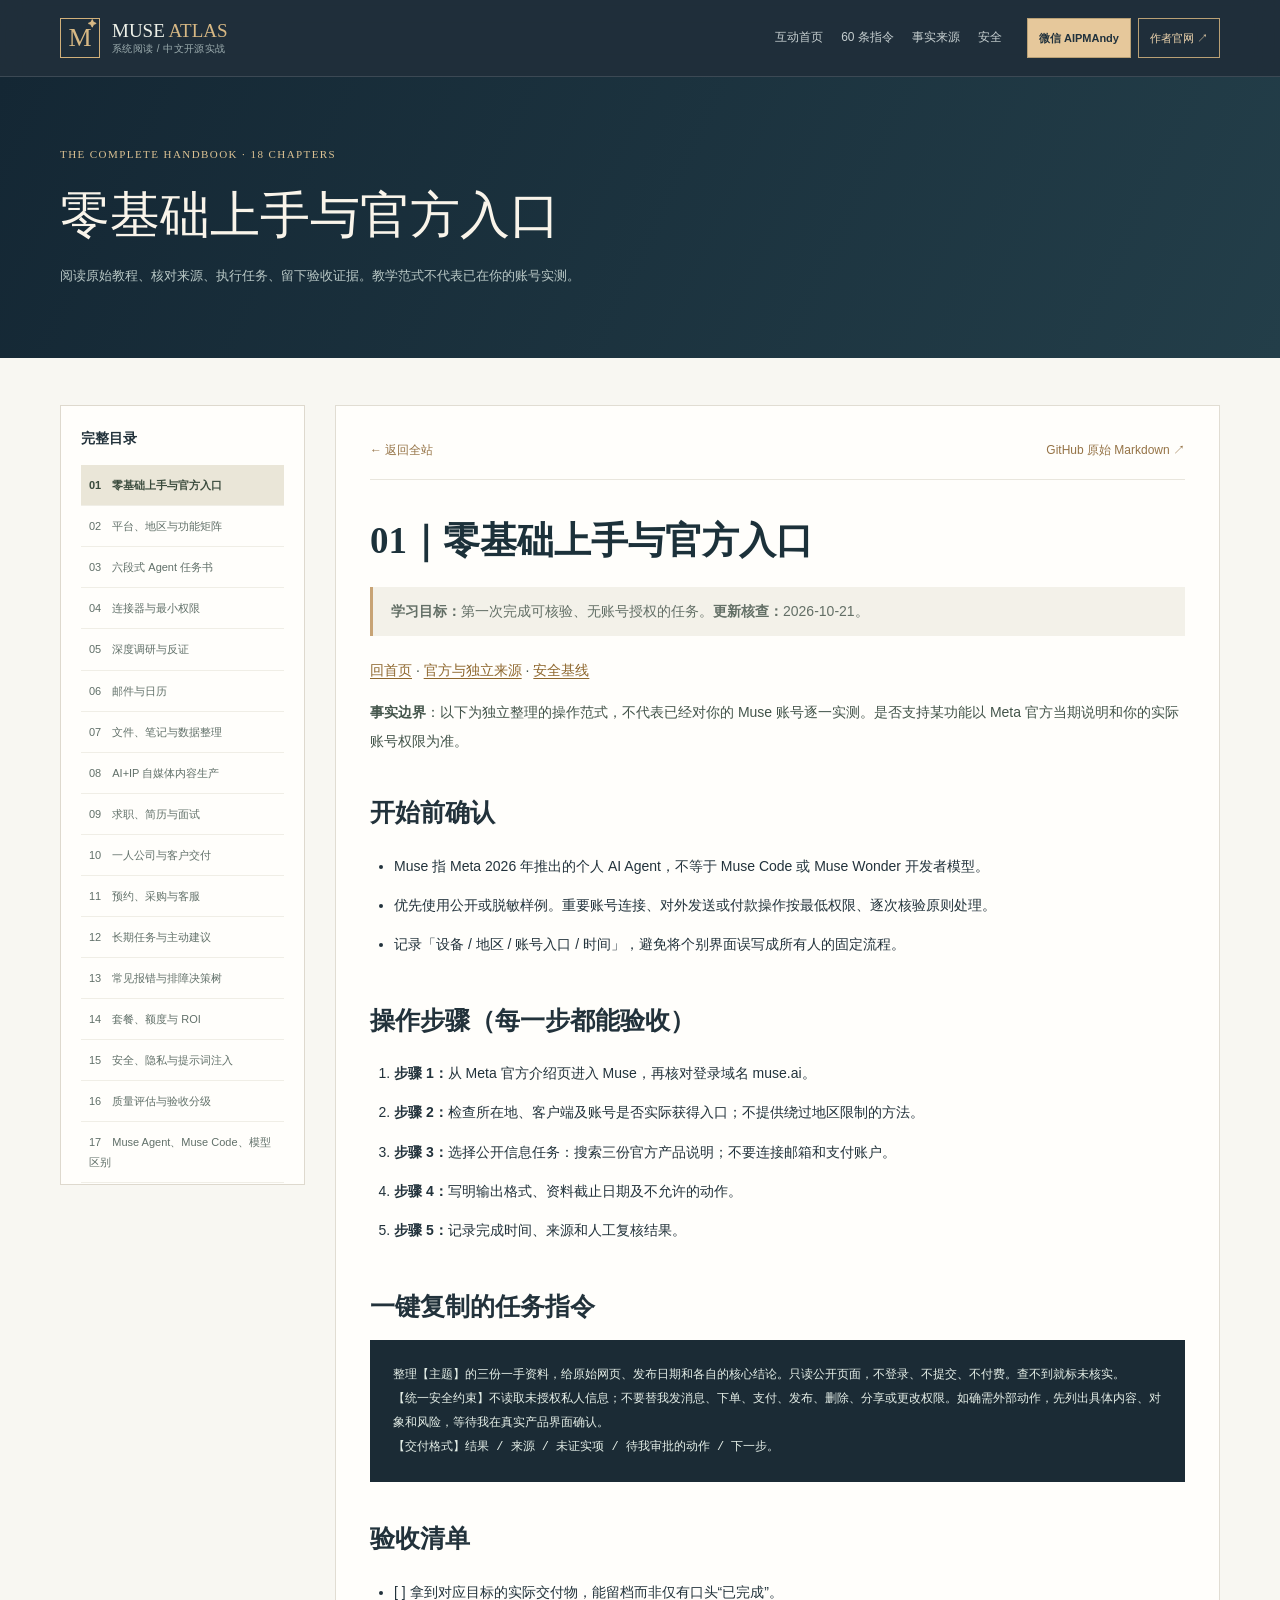
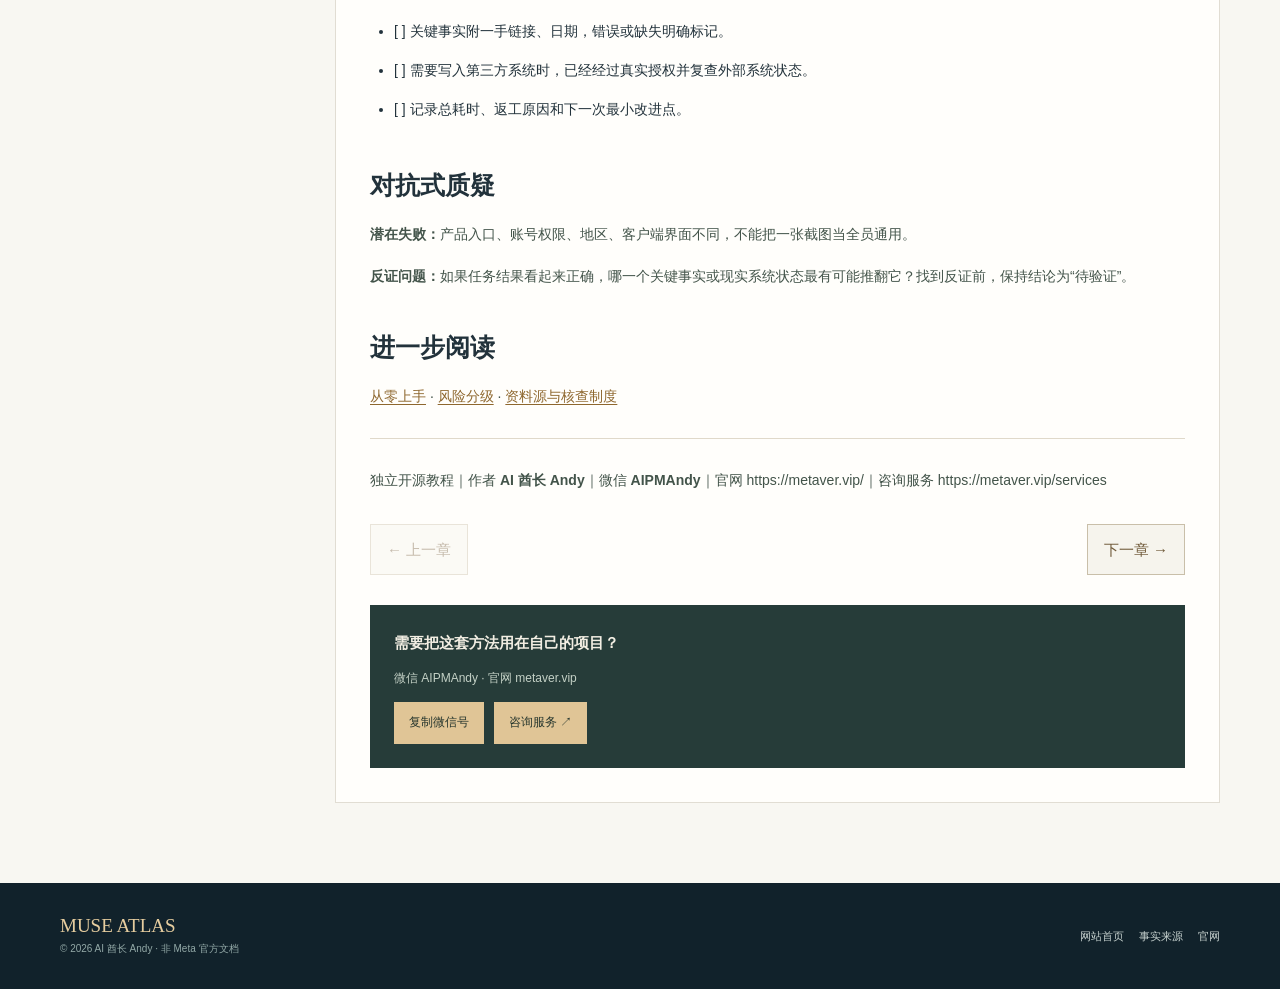
==== read.html @ 2f21d321 "feat: add in-site accessible guide reader and validate reader JavaScript" ====
<!doctype html><html lang="zh-CN"><head><meta charset="utf-8"><meta name="viewport" content="width=device-width,initial-scale=1"><meta name="description" content="Muse 保姆级中文使用攻略 - 系统章节、操作步骤、提示词与安全验收。"><meta name="theme-color" content="#12212d"><title>Muse 教程阅读｜AI 酋长 Andy</title><link rel="stylesheet" href="assets/site.css"><link rel="stylesheet" href="assets/reader.css"><link rel="icon" href="assets/favicon.svg" type="image/svg+xml"></head><body>
<a class="skip" href="#reading">跳到章节</a>
<header class="navbar"><div class="wrap nav-inner"><a class="brand" href="index.html#chapters"><span class="mark">M<span>✦</span></span><span>MUSE <b>ATLAS</b><small>系统阅读 / 中文开源实战</small></span></a><nav class="navlinks"><a href="index.html">互动首页</a><a href="index.html#library">60 条指令</a><a href="docs/SOURCES.md">事实来源</a><a href="docs/SECURITY.md">安全</a></nav><div class="nav-actions"><button data-wechat type="button">微信 AIPMAndy</button><a href="https://metaver.vip/" target="_blank" rel="noopener noreferrer">作者官网 ↗</a></div></div></header>
<div class="reading-hero"><div class="wrap"><span>THE COMPLETE HANDBOOK · 18 CHAPTERS</span><h1 id="reader-title">Muse 系统教程</h1><p>阅读原始教程、核对来源、执行任务、留下验收证据。教学范式不代表已在你的账号实测。</p></div></div>
<main id="reading" class="wrap reading-layout"><nav class="reader-sidebar" aria-label="章节目录"><h2>完整目录</h2><div id="reader-nav"></div></nav><article class="reader-article"><div class="reader-actions"><a href="index.html#chapters">← 返回全站</a><a id="github-source" href="https://github.com/AIPMAndy/muse-guide">GitHub 原始 Markdown ↗</a></div><div id="reader-body" class="markdown-body"><p>正在读取章节内容…</p></div><div class="chapter-end"><button id="chapter-prev" type="button">← 上一章</button><button id="chapter-next" type="button">下一章 →</button></div><div class="reader-cta"><strong>需要把这套方法用在自己的项目？</strong><p>微信 AIPMAndy · 官网 metaver.vip</p><button type="button" data-wechat>复制微信号</button><a href="https://metaver.vip/services" target="_blank" rel="noopener noreferrer">咨询服务 ↗</a></div></article></main>
<footer><div class="wrap foot"><div><b>MUSE ATLAS</b><small>© 2026 AI 酋长 Andy · 非 Meta 官方文档</small></div><div><a href="index.html">网站首页</a><a href="docs/SOURCES.md">事实来源</a><a href="https://metaver.vip/">官网</a></div></div></footer>
<div class="toast" id="toast" role="status" aria-live="polite"></div><div class="mobile-contact"><button data-wechat type="button">微信 AIPMAndy · 复制</button><a href="https://metaver.vip/">官网 ↗</a></div><script src="assets/reader.js" defer></script></body></html>
---- assets/site.css ----
:root{--navy:#12212d;--navy2:#1b3140;--ivory:#f8f7f2;--paper:#fffefa;--gold:#d7b884;--ink:#22323b;--muted:#6c7980;--line:#dedbd2;--serif:'Songti SC','Noto Serif CJK SC','STSong',Georgia,serif;--sans:-apple-system,BlinkMacSystemFont,'PingFang SC','Microsoft YaHei',sans-serif}*{box-sizing:border-box}html{scroll-behavior:smooth;scroll-padding-top:82px}body{margin:0;background:var(--ivory);color:var(--ink);font:15px/1.82 var(--sans);-webkit-font-smoothing:antialiased}button,input,select,textarea{font:inherit}button{cursor:pointer}a{color:inherit;text-decoration:none}a:focus-visible,button:focus-visible,input:focus-visible,select:focus-visible,textarea:focus-visible,summary:focus-visible{outline:2px solid #c39a56;outline-offset:3px}.wrap{width:min(1160px,calc(100% - 64px));margin:auto}.skip{position:absolute;top:-100px;left:8px;background:white;color:var(--ink);padding:9px;z-index:99}.skip:focus{top:8px}.navbar{position:sticky;top:0;background:#10202cee;color:#edf0e8;z-index:50;backdrop-filter:blur(16px);border-bottom:1px solid #ffffff21}.nav-inner{min-height:76px;display:flex;align-items:center;gap:25px}.brand{display:flex;align-items:center;white-space:nowrap;gap:12px;font:19px Georgia,serif}.brand b{color:var(--gold);font-weight:400}.brand small{display:block;font:10px var(--sans);letter-spacing:.04em;color:#9dadaf}.mark{width:40px;height:40px;border:1px solid #d1b07a;display:grid;place-items:center;color:var(--gold);font:26px Georgia;position:relative}.mark span{position:absolute;right:2px;top:0;font:9px Georgia}.navlinks{margin-left:auto;display:flex;gap:18px;align-items:center}.navlinks a{white-space:nowrap;color:#c6cfd0;font-size:12px}.navlinks a:hover{color:var(--gold)}.nav-actions{display:flex;align-items:center;gap:7px}.nav-actions button,.nav-actions a{font-size:11px;white-space:nowrap;border:1px solid #b9a075;padding:9px 11px;background:transparent;color:#eed5ae}.nav-actions button{background:#e6c89b;color:#20313c;font-weight:600}.hero{background:radial-gradient(circle at 70% 38%,#375161 0,transparent 34%),linear-gradient(120deg,#0e1c27,#1b303e 80%);color:#f7f0e5;overflow:hidden}.hero-layout{min-height:650px;padding:95px 0 75px;display:grid;grid-template-columns:1.12fr .88fr;gap:60px;align-items:center}.eyebrow,.kicker{font-size:10px;letter-spacing:.16em;font-weight:700;color:var(--gold);text-transform:uppercase}.eyebrow span{margin-left:16px;font-weight:400;color:#b5c1bd}.hero h1{font:500 clamp(50px,5.4vw,78px)/1.23 var(--serif);letter-spacing:-.055em;margin:22px 0 10px}.hero h1 em{font-style:normal;color:var(--gold)}.period{color:var(--gold)}.hero h2{font-size:22px;line-height:1.55;font-weight:600;margin:22px 0}.hero-text>p{font-size:14px;line-height:2.1;color:#b9c8c7;max-width:550px}.hero-text>p strong{color:#ede4d5}.hero-actions{display:flex;gap:10px;flex-wrap:wrap;margin:25px 0}.btn{display:inline-flex;justify-content:center;align-items:center;padding:13px 20px;border:1px solid transparent;font-weight:650;font-size:13px;min-height:49px}.btn.gold{background:#e4c695;color:#172b35}.btn.gold:hover{background:#f1dbae}.btn.outline{border-color:#71828e;color:#efeae0}.btn.outline:hover{border-color:white}.metrics{display:grid;grid-template-columns:repeat(4,1fr);gap:14px;border-top:1px solid #ffffff27;padding-top:20px;margin-top:38px}.metrics strong{font:35px Georgia;color:#f0d1a3;display:block}.metrics span{font-size:10px;color:#93a5aa}.hero-text>p.hero-contact{font-size:11px;margin:21px 0 0}.hero-contact button{background:none;border:0;border-bottom:1px solid #ceb27e;padding:0;color:#f3d2a2;font-size:inherit}.hero-contact a{color:#ead2a9}.hero-art{min-height:500px;display:grid;place-items:center;position:relative}.orbits span{position:absolute;inset:22px 0;border:1px solid #d0b08050;border-radius:50%;transform:rotate(-25deg)}.orbits span+span{inset:0 50px;transform:rotate(40deg);border-color:#d0b08024}.art-panel{transform:rotate(-3deg);width:min(360px,100%);padding:36px 35px 28px;background:linear-gradient(160deg,#274353,#152834);border:1px solid #b69a6a;box-shadow:30px 30px 60px #07162190;position:relative}.art-panel:before{content:'';position:absolute;inset:10px;border:1px solid #bc9e642c;pointer-events:none}.art-kicker{letter-spacing:.15em;color:#bcaf92;font:10px Georgia}.art-big{font:51px/1.19 Georgia,serif;color:#f1e8d9;margin:45px 0}.art-big em{font-style:normal;color:var(--gold)}.art-steps>div{border-bottom:1px solid #ffffff27;padding:10px 0;display:flex;align-items:center;gap:12px;font-size:12px}.art-steps span{color:var(--gold);font-family:Georgia}.art-steps b{font:10px Georgia;letter-spacing:.1em;color:#a6bbc3;margin-left:auto}.art-note{font-size:9px;color:#93a9b1;margin-top:28px}.ticker{background:#d6bc8e;color:#1d2b35}.ticker>.wrap{display:flex;flex-wrap:wrap;align-items:center;justify-content:space-between;gap:6px;padding:15px 0;font-size:12px}.ticker i{font-size:8px;font-style:normal}.section{padding:96px 0}.head{display:flex;align-items:end;justify-content:space-between;gap:40px;margin-bottom:35px}.head h2{font:500 clamp(34px,4vw,49px)/1.42 var(--serif);letter-spacing:-.05em;margin:15px 0 0}.head h2 em{font-style:normal;color:#a38051}.head p{max-width:415px;margin:0;color:#78817c;font-size:13px;line-height:2}.intro{background:#fdfcf8}.intro-grid{display:grid;grid-template-columns:repeat(5,1fr);gap:1px;background:var(--line);border:1px solid var(--line)}.intro-grid article{padding:25px 19px;background:white}.intro-grid article b{color:#b18f5f;font:24px Georgia}.intro-grid h3{font-size:16px;margin:25px 0 8px}.intro-grid p{font-size:12px;color:#748079;line-height:1.9}.intro-grid a{text-decoration:underline;text-underline-offset:3px}.warning{margin-top:20px;padding:18px 23px;border:1px solid #dbc49b;background:#faf5ea}.warning strong{color:#805b28}.warning p{font-size:13px;margin:7px 0;color:#555c56}.warning a{font-size:12px;text-decoration:underline;color:#8e6e3b}.library{background:#f0efea}.filter-bar{display:flex;align-items:end;gap:15px;flex-wrap:wrap;border:1px solid #ddd9cf;background:#fffefb;padding:15px;margin-bottom:11px}.filter-bar label{font-size:11px;color:#6e7570}.filter-bar input[type=search],.filter-bar select{display:block;margin-top:5px;min-height:44px;border:1px solid #dcd9d0;padding:8px 12px;background:#fff;color:#25352d}.search-label{flex:1;min-width:240px}.search-label input{width:100%}.filter-bar label.check-filter{align-self:center;white-space:nowrap}.result-count{font-size:12px;color:#788078;margin:18px 0}.prompt-grid{display:grid;grid-template-columns:repeat(2,minmax(0,1fr));gap:13px}.prompt-card{background:#fff;border:1px solid #e0dbd0;display:flex;flex-direction:column;min-height:260px;padding:23px}.prompt-card-head{display:flex;justify-content:space-between;align-items:center;font-size:10px;color:#a47e4c}.prompt-card h3{font:600 22px var(--serif);margin:12px 0 13px}.prompt-text{background:#f7f6f0;white-space:pre-wrap;overflow-wrap:anywhere;padding:15px;font-size:12px;line-height:1.9;color:#415047;flex:1;max-height:200px;overflow:auto;border-left:2px solid #b6a17d}.prompt-actions{display:flex;flex-wrap:wrap;gap:8px;margin-top:13px}.prompt-actions button{border:1px solid #c8bda9;color:#4c4f45;background:#fff;padding:8px 11px;font-size:11px}.prompt-actions button.primary{background:#263a32;border-color:#263a32;color:#fff}.empty{padding:42px;text-align:center;background:white;color:#66766e}.work{background:#faf9f4}.workflow-grid{display:grid;grid-template-columns:repeat(2,1fr);gap:14px}.workflow-card{border:1px solid #dcd8cb;background:#fffefa;padding:25px}.workflow-card>.meta{font:10px Georgia;color:#a6814c;letter-spacing:.09em}.workflow-card h3{font:600 24px var(--serif);margin:10px 0 17px}.workflow-card dl{margin:0;display:grid;gap:13px}.workflow-card dt{font-size:11px;color:#95744a;font-weight:700}.workflow-card dd{font-size:12px;color:#617269;line-height:1.9;margin:0}.builder{background:#1d313c;color:#e6ede9}.builder .head p{color:#b3c4c5}.builder .head h2 em{color:#d8b989}.builder-layout{display:grid;grid-template-columns:1fr 1fr;gap:22px}.brief-form{background:#f7f8f3;color:#21352b;padding:26px;display:grid;gap:14px}.brief-form label{display:grid;font-size:12px;font-weight:600;gap:5px}.brief-form input,.brief-form select,.brief-form textarea{border:1px solid #dad9d0;background:#fff;padding:11px;min-width:0;width:100%;font-size:13px}.brief-result{border:1px solid #b8ac8b;padding:25px;display:flex;flex-direction:column}.result-top{display:flex;justify-content:space-between;font:10px Georgia;color:#cfbd9e;letter-spacing:.1em}.brief-result pre{flex:1;overflow:auto;max-height:440px;white-space:pre-wrap;overflow-wrap:anywhere;line-height:2;font:13px var(--sans);color:#d9e3dd}.brief-result button{border:1px solid #d1b987;background:#d9c097;color:#203b2a;padding:13px;font-size:12px;font-weight:700}.brief-result button:disabled{opacity:.5}.brief-result p{color:#a0b3ac;font-size:11px}.chapters{background:#f6f5ee}.chapter-grid{display:grid;grid-template-columns:repeat(3,1fr);gap:13px}.chapter-card{border:1px solid #dfdbd0;background:white;min-height:149px;padding:23px;display:flex;flex-direction:column}.chapter-card:hover{border-color:#b29870;transform:translateY(-1px)}.chapter-no{font:19px Georgia;color:#bd9b69}.chapter-card h3{font:600 19px var(--serif);margin:13px 0;flex:1}.chapter-card small{color:#8c7659;font-size:11px}.security{background:#f0efea}.safety-layout{display:grid;grid-template-columns:1.5fr .6fr;gap:18px;align-items:start}.safety-list{background:white;border:1px solid #e2ded2;padding:15px 24px}.safety-list label{display:flex;gap:14px;align-items:start;padding:14px 0;border-bottom:1px solid #eeeae1;font-size:13px;line-height:1.9;cursor:pointer}.safety-list label:last-child{border:0}.safety-list input{accent-color:#366451;width:18px;height:18px;flex-shrink:0;margin-top:4px}.safety-side{background:#223b42;color:#f1f0e7;padding:28px;position:sticky;top:90px}.safety-side>p:first-child{font:11px Georgia;letter-spacing:.15em;color:#cbbb9c}.safety-side strong{display:block;font:38px Georgia;color:#e2c190;margin:15px 0}.bar{height:7px;background:#aab3ab55;overflow:hidden}.bar>div{width:0;height:100%;background:#ccaa76;transition:width .25s}.safety-side a,.safety-side button{display:block;background:none;border:0;text-decoration:underline;color:#e0ca9d;padding:9px 0;font-size:12px}.safety-side p:last-child{font-size:11px;color:#a7b7b4}.plan{background:#fefdfa}.plan-top{display:flex;gap:17px;align-items:center;background:#f0efea;border:1px solid #e0ddd2;padding:16px;margin-bottom:14px;flex-wrap:wrap}.plan-top>span{font:19px Georgia;color:#977b58}.plan-top .bar{flex:1;min-width:200px;background:#d8d7cd}.plan-top button{background:transparent;border:0;color:#78633c;font-size:12px}.plan-grid{display:grid;grid-template-columns:repeat(3,1fr);gap:10px}.plan-item{display:flex;align-items:start;gap:12px;border:1px solid #e0dcd1;background:#fff;padding:17px;cursor:pointer;font-size:12px;line-height:1.9}.plan-item input{margin-top:4px;accent-color:#456a50}.plan-item b{display:block;font:14px Georgia;color:#a6885c;margin-bottom:4px}.faq{background:#f3f2ed}.faq-list{display:grid;grid-template-columns:repeat(2,1fr);gap:13px}.faq-list details{background:#fff;border:1px solid #e1ddd2;padding:15px 20px;align-self:start}.faq-list summary{cursor:pointer;font-weight:600;font-size:14px}.faq-list p{font-size:12px;color:#67766d;line-height:2}.contact{background:#1b3038;color:#e8ebe5;padding:92px 0}.contact-grid{display:grid;grid-template-columns:1.1fr .9fr;align-items:center;gap:90px}.contact h2{font:500 53px/1.32 var(--serif);margin:18px 0}.contact h2 em{font-style:normal;color:#dfc18d}.contact p{font-size:14px;line-height:2;color:#b8c8c5}.contact p.muted{font-size:11px}.contact-card{border:1px solid #bca67a;padding:28px;background:#ffffff09}.contact-card>span{font:10px Georgia;letter-spacing:.1em;color:#dcc29e}.contact-card .wx{font:500 29px Georgia;color:#f0d5a3;margin:20px 0}.contact-card button,.contact-card a{display:block;width:100%;padding:13px 15px;background:#dec393;color:#1e2f35;border:0;text-align:left;margin-top:10px;font-size:12px;font-weight:600}.contact-card a{border:1px solid #bba87d;background:transparent;color:#e9d6b5}.foot{display:flex;justify-content:space-between;gap:35px;align-items:center;padding:30px 0}.foot b{font:19px Georgia;color:#e6cd9f}.foot small{display:block;color:#92a8a6;font-size:10px}.foot>div:last-child{display:flex;flex-wrap:wrap;gap:15px}.foot a,.foot button{color:#c7d2cf;font-size:11px;background:none;border:0;padding:0}footer{background:#11222b;color:#d8e0df}.disclaimer{font-size:10px;color:#9eb0ae;padding-bottom:30px;margin:0}.toast{position:fixed;bottom:25px;left:50%;transform:translate(-50%,20px);background:#253d31;border:1px solid #d3b080;color:#fff;padding:12px 18px;font-size:12px;opacity:0;visibility:hidden;transition:.2s;z-index:85}.toast.show{visibility:visible;opacity:1;transform:translate(-50%,0)}.mobile-contact{display:none}
@media(max-width:1100px){.nav-inner{gap:15px}.navlinks{gap:10px}.navlinks a{font-size:11px}.hero-layout{gap:25px}.intro-grid{grid-template-columns:repeat(3,1fr)}.contact-grid{gap:40px}}
@media(max-width:860px){.wrap{width:min(100% - 36px,680px)}.navbar .navlinks{display:none}.nav-inner{min-height:68px}.nav-actions{margin-left:auto}.hero-layout{display:block;min-height:0;padding:70px 0}.hero-art{display:none}.hero h1{font-size:clamp(48px,9vw,75px)}.head{display:block}.head p{margin:17px 0 0}.section{padding:65px 0}.intro-grid{grid-template-columns:repeat(2,1fr)}.builder-layout,.safety-layout,.contact-grid{grid-template-columns:1fr}.safety-side{position:static}.chapter-grid,.plan-grid{grid-template-columns:repeat(2,1fr)}.mobile-contact{display:grid;grid-template-columns:1.2fr .8fr;gap:8px;position:fixed;bottom:0;left:0;right:0;background:#10252c;padding:9px 13px calc(9px + env(safe-area-inset-bottom));border-top:1px solid #cbb58788;z-index:70}.mobile-contact button,.mobile-contact a{display:grid;place-items:center;min-height:43px;font-size:12px;font-weight:600;padding:7px;text-align:center}.mobile-contact button{border:0;background:#dec393;color:#203039}.mobile-contact a{border:1px solid #d7bd91;color:#e6c99e}body{padding-bottom:calc(64px + env(safe-area-inset-bottom))}.toast{bottom:calc(80px + env(safe-area-inset-bottom))}}
@media(max-width:540px){.wrap{width:calc(100% - 28px)}.brand{font-size:14px}.mark{width:32px;height:32px;font-size:21px}.brand small{display:none}.nav-actions button{font-size:10px;padding:8px}.nav-actions a{display:none}.hero h1{font-size:46px}.hero h2{font-size:19px}.hero-text>p{font-size:13px}.metrics{gap:6px}.metrics strong{font-size:25px}.metrics span{font-size:9px}.ticker>.wrap{justify-content:center;gap:9px}.ticker span:nth-of-type(n+4),.ticker i:nth-of-type(n+4){display:none}.head h2{font-size:37px}.intro-grid,.prompt-grid,.workflow-grid,.chapter-grid,.faq-list,.plan-grid{grid-template-columns:1fr}.intro-grid article{padding:20px}.brief-form,.brief-result{padding:20px}.contact h2{font-size:42px}.foot{display:block}.foot>div:last-child{margin-top:20px}.plan-top .bar{min-width:100%;order:2}.plan-top button{order:3}}
@media(prefers-reduced-motion:reduce){*,*:before,*:after{animation:none!important;scroll-behavior:auto!important;transition:none!important}}
---- assets/reader.css ----
.reading-hero{background:linear-gradient(115deg,#142734,#233e49);color:#f9f4ea;padding:62px 0 57px}.reading-hero span{color:#dcc293;font:11px Georgia;letter-spacing:.13em}.reading-hero h1{font:500 clamp(32px,5vw,50px)/1.4 'Songti SC','STSong',serif;margin:14px 0}.reading-hero p{color:#b9c8c6;font-size:13px}.reading-layout{display:grid;grid-template-columns:245px minmax(0,1fr);gap:30px;align-items:start;padding:47px 0 80px}.reader-sidebar{position:sticky;top:100px;max-height:calc(100vh - 120px);overflow:auto;border:1px solid #ded9ce;background:#fffefb;padding:20px}.reader-sidebar h2{font-size:14px;margin:0 0 14px}.reader-sidebar a{display:block;padding:10px 8px;border-bottom:1px solid #f0eee6;font-size:11px;color:#617069}.reader-sidebar a.active{background:#eae6d8;color:#3a4b3d;font-weight:700}.reader-article{background:#fffefb;border:1px solid #e1ddd3;padding:34px;min-width:0}.reader-actions{display:flex;justify-content:space-between;gap:12px;flex-wrap:wrap;border-bottom:1px solid #e9e6dd;padding-bottom:17px;font-size:12px;color:#957346}.markdown-body{font-size:14px;line-height:2.08;overflow-wrap:anywhere}.markdown-body h1{font:600 clamp(26px,3vw,37px)/1.4 'Songti SC','STSong',serif;color:#1c313a;margin:35px 0 18px}.markdown-body h2{font:600 25px/1.5 'Songti SC','STSong',serif;margin:38px 0 15px}.markdown-body h3{font-size:18px;margin:25px 0 8px}.markdown-body p{margin:13px 0;color:#43544a}.markdown-body a{text-decoration:underline;text-underline-offset:3px;color:#8e672e}.markdown-body ul,.markdown-body ol{padding-left:24px}.markdown-body li{padding:5px 0}.markdown-body blockquote{margin:20px 0;padding:10px 18px;background:#f3f1e9;border-left:3px solid #c7a375;color:#636f66}.markdown-body pre{background:#1b2b35;color:#e4eee7;white-space:pre-wrap;overflow-wrap:anywhere;overflow-x:auto;padding:23px;font-size:12px;line-height:2}.markdown-body code{font-family:ui-monospace,SFMono-Regular,Menlo,monospace}.markdown-body hr{border:0;border-top:1px solid #e0d9ca;margin:27px 0}.reader-cta{background:#263c39;color:#f2eee3;padding:24px;margin-top:30px}.reader-cta p{font-size:12px;color:#c4d1c6}.reader-cta a,.reader-cta button{display:inline-block;padding:10px 15px;font-size:12px;color:#27372e;background:#e0c596;border:0;margin-right:10px}.chapter-end{display:flex;justify-content:space-between;gap:10px;margin:29px 0}.chapter-end button{background:#f6f4ed;border:1px solid #c9bfa9;color:#705a3a;padding:11px 16px}.chapter-end button:disabled{opacity:.4;cursor:not-allowed}
@media(max-width:860px){.reading-layout{display:block}.reader-sidebar{position:static;max-height:190px;overflow:auto;margin-bottom:20px}.reader-sidebar #reader-nav{display:grid;grid-template-columns:1fr 1fr}.reader-article{padding:22px}}@media(max-width:540px){.reading-hero{padding:45px 0}.reader-sidebar #reader-nav{display:block}.reader-article{padding:15px}.markdown-body{font-size:13px}.markdown-body h2{font-size:22px}.chapter-end button{font-size:11px;padding:9px}.reader-cta a,.reader-cta button{margin-top:7px}}
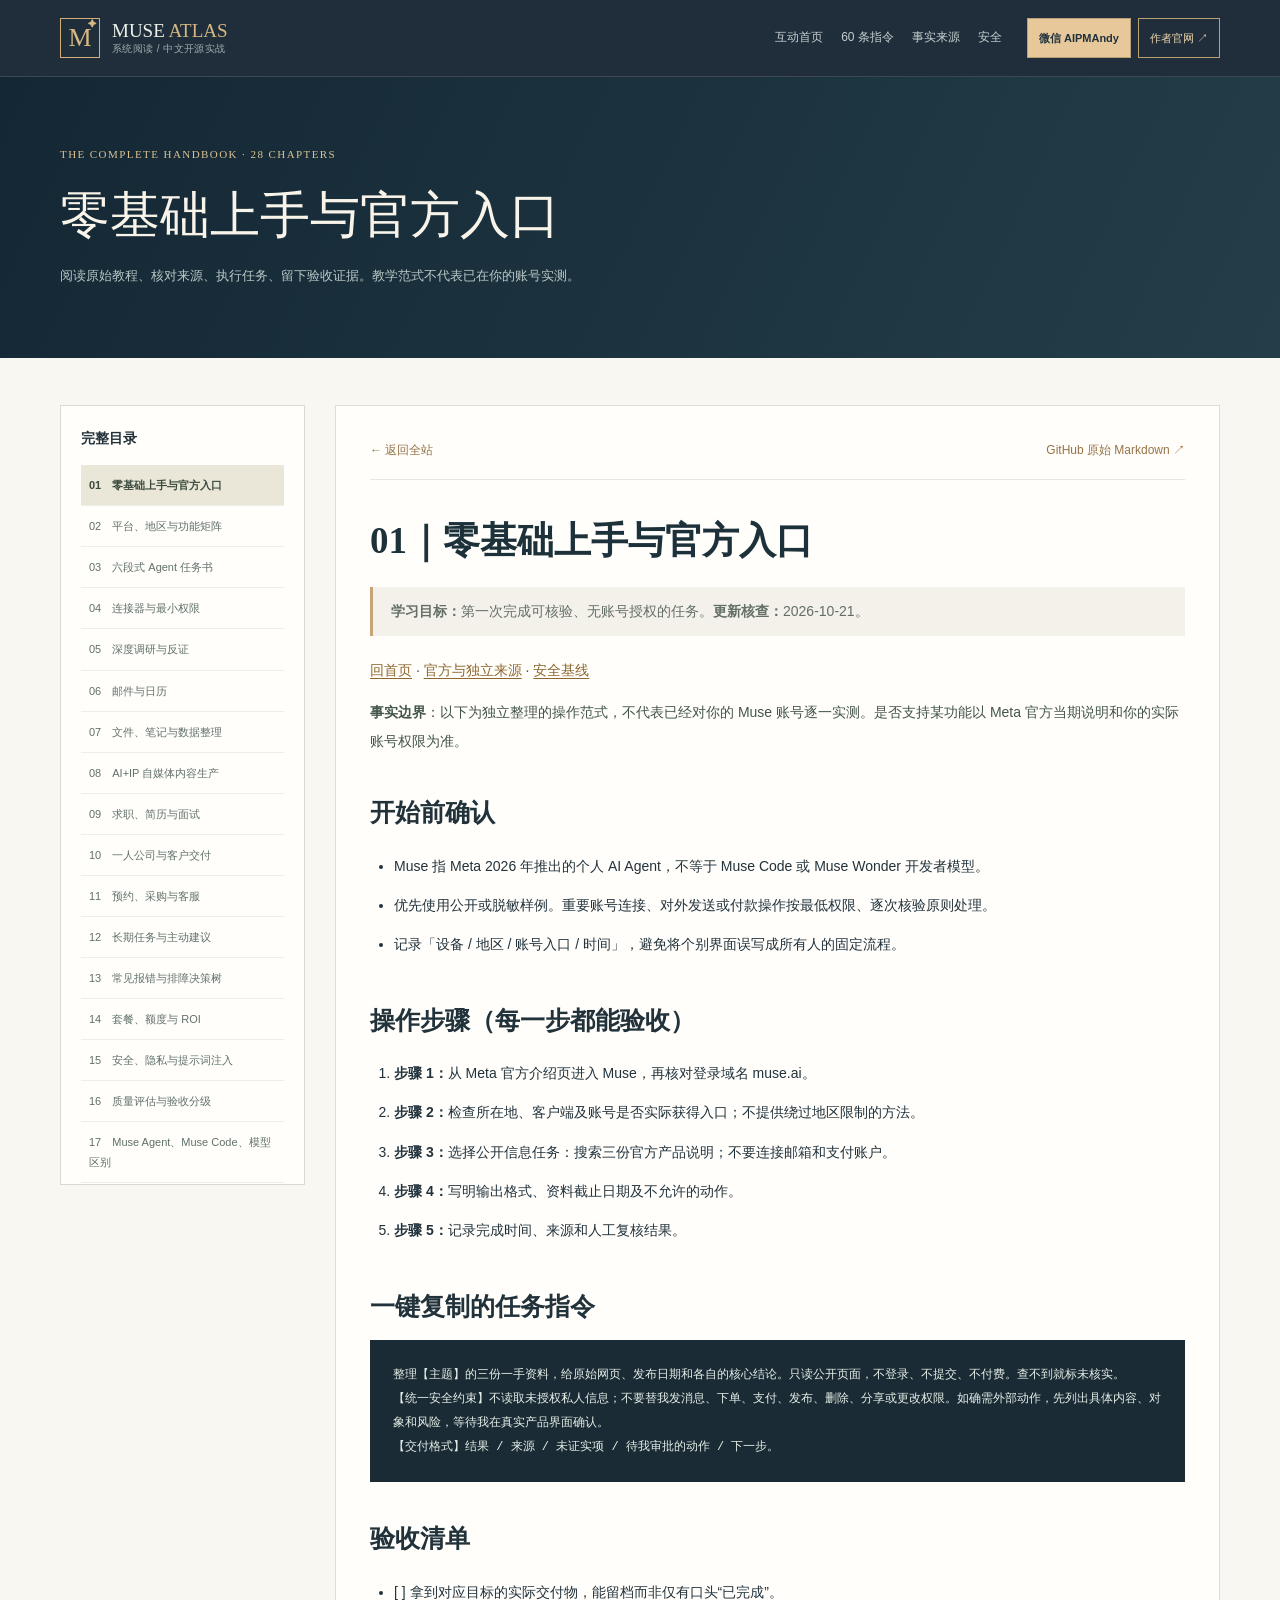
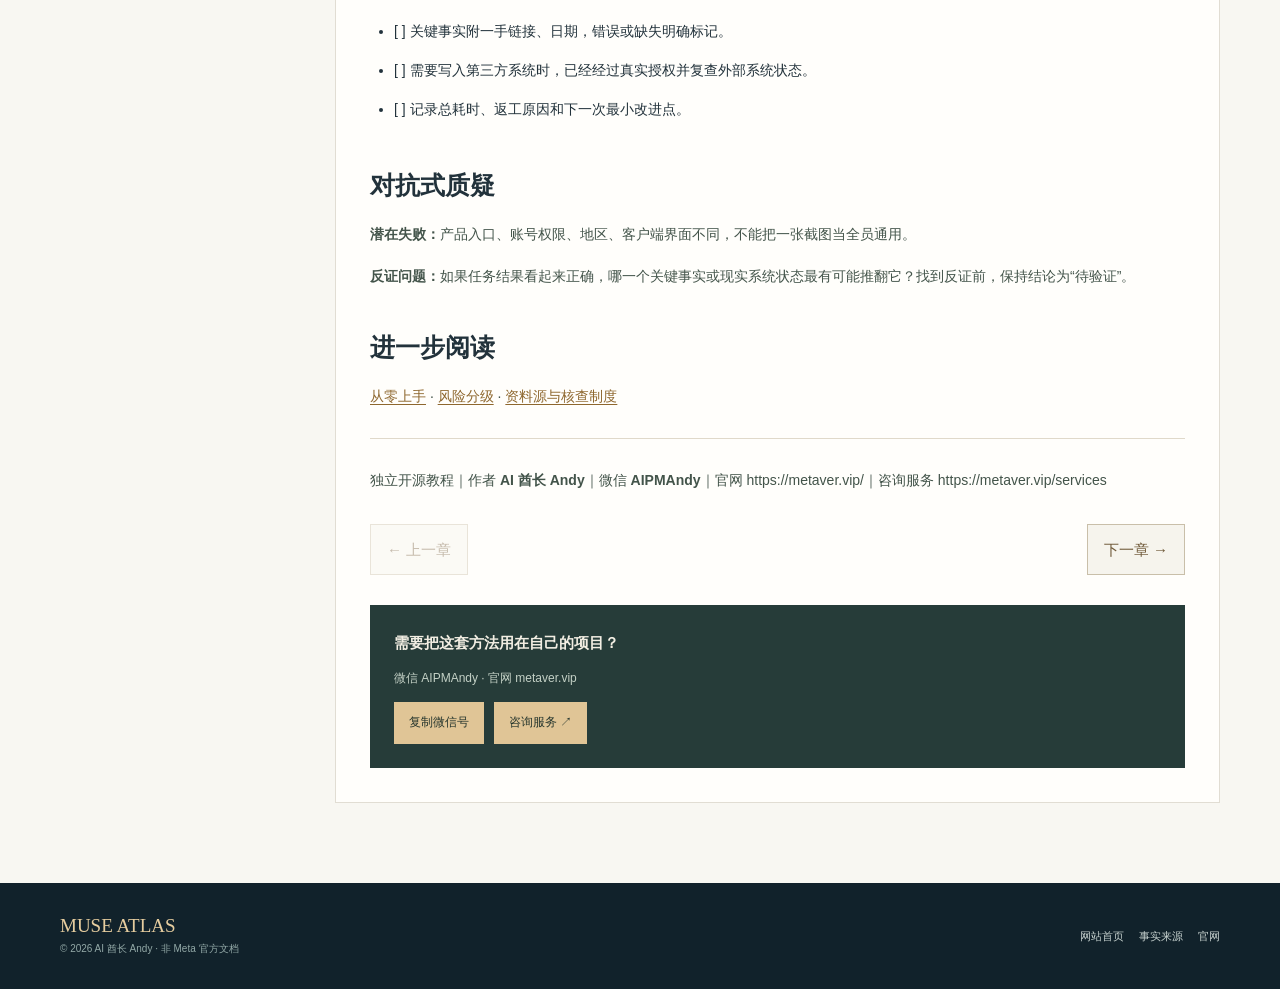
==== commit dceda792: "feat: upgrade Muse Atlas to 28 chapters, 80 prompts and official evidence-backed capabilities map" ====
--- a/read.html
+++ b/read.html
@@ -1,7 +1,7 @@
 <!doctype html><html lang="zh-CN"><head><meta charset="utf-8"><meta name="viewport" content="width=device-width,initial-scale=1"><meta name="description" content="Muse 保姆级中文使用攻略 - 系统章节、操作步骤、提示词与安全验收。"><meta name="theme-color" content="#12212d"><title>Muse 教程阅读｜AI 酋长 Andy</title><link rel="stylesheet" href="assets/site.css"><link rel="stylesheet" href="assets/reader.css"><link rel="icon" href="assets/favicon.svg" type="image/svg+xml"></head><body>
 <a class="skip" href="#reading">跳到章节</a>
-<header class="navbar"><div class="wrap nav-inner"><a class="brand" href="index.html#chapters"><span class="mark">M<span>✦</span></span><span>MUSE <b>ATLAS</b><small>系统阅读 / 中文开源实战</small></span></a><nav class="navlinks"><a href="index.html">互动首页</a><a href="index.html#library">60 条指令</a><a href="docs/SOURCES.md">事实来源</a><a href="docs/SECURITY.md">安全</a></nav><div class="nav-actions"><button data-wechat type="button">微信 AIPMAndy</button><a href="https://metaver.vip/" target="_blank" rel="noopener noreferrer">作者官网 ↗</a></div></div></header>
-<div class="reading-hero"><div class="wrap"><span>THE COMPLETE HANDBOOK · 18 CHAPTERS</span><h1 id="reader-title">Muse 系统教程</h1><p>阅读原始教程、核对来源、执行任务、留下验收证据。教学范式不代表已在你的账号实测。</p></div></div>
+<header class="navbar"><div class="wrap nav-inner"><a class="brand" href="index.html#chapters"><span class="mark">M<span>✦</span></span><span>MUSE <b>ATLAS</b><small>系统阅读 / 中文开源实战</small></span></a><nav class="navlinks"><a href="index.html">互动首页</a><a href="index.html#library">60 条指令</a><a href="https://github.com/AIPMAndy/muse-guide/blob/main/docs/SOURCES.md">事实来源</a><a href="https://github.com/AIPMAndy/muse-guide/blob/main/docs/SECURITY.md">安全</a></nav><div class="nav-actions"><button data-wechat type="button">微信 AIPMAndy</button><a href="https://metaver.vip/" target="_blank" rel="noopener noreferrer">作者官网 ↗</a></div></div></header>
+<div class="reading-hero"><div class="wrap"><span>THE COMPLETE HANDBOOK · 28 CHAPTERS</span><h1 id="reader-title">Muse 系统教程</h1><p>阅读原始教程、核对来源、执行任务、留下验收证据。教学范式不代表已在你的账号实测。</p></div></div>
 <main id="reading" class="wrap reading-layout"><nav class="reader-sidebar" aria-label="章节目录"><h2>完整目录</h2><div id="reader-nav"></div></nav><article class="reader-article"><div class="reader-actions"><a href="index.html#chapters">← 返回全站</a><a id="github-source" href="https://github.com/AIPMAndy/muse-guide">GitHub 原始 Markdown ↗</a></div><div id="reader-body" class="markdown-body"><p>正在读取章节内容…</p></div><div class="chapter-end"><button id="chapter-prev" type="button">← 上一章</button><button id="chapter-next" type="button">下一章 →</button></div><div class="reader-cta"><strong>需要把这套方法用在自己的项目？</strong><p>微信 AIPMAndy · 官网 metaver.vip</p><button type="button" data-wechat>复制微信号</button><a href="https://metaver.vip/services" target="_blank" rel="noopener noreferrer">咨询服务 ↗</a></div></article></main>
-<footer><div class="wrap foot"><div><b>MUSE ATLAS</b><small>© 2026 AI 酋长 Andy · 非 Meta 官方文档</small></div><div><a href="index.html">网站首页</a><a href="docs/SOURCES.md">事实来源</a><a href="https://metaver.vip/">官网</a></div></div></footer>
+<footer><div class="wrap foot"><div><b>MUSE ATLAS</b><small>© 2026 AI 酋长 Andy · 非 Meta 官方文档</small></div><div><a href="index.html">网站首页</a><a href="https://github.com/AIPMAndy/muse-guide/blob/main/docs/SOURCES.md">事实来源</a><a href="https://metaver.vip/">官网</a></div></div></footer>
 <div class="toast" id="toast" role="status" aria-live="polite"></div><div class="mobile-contact"><button data-wechat type="button">微信 AIPMAndy · 复制</button><a href="https://metaver.vip/">官网 ↗</a></div><script src="assets/reader.js" defer></script></body></html>
--- a/assets/site.css
+++ b/assets/site.css
@@ -3,3 +3,6 @@
 @media(max-width:860px){.wrap{width:min(100% - 36px,680px)}.navbar .navlinks{display:none}.nav-inner{min-height:68px}.nav-actions{margin-left:auto}.hero-layout{display:block;min-height:0;padding:70px 0}.hero-art{display:none}.hero h1{font-size:clamp(48px,9vw,75px)}.head{display:block}.head p{margin:17px 0 0}.section{padding:65px 0}.intro-grid{grid-template-columns:repeat(2,1fr)}.builder-layout,.safety-layout,.contact-grid{grid-template-columns:1fr}.safety-side{position:static}.chapter-grid,.plan-grid{grid-template-columns:repeat(2,1fr)}.mobile-contact{display:grid;grid-template-columns:1.2fr .8fr;gap:8px;position:fixed;bottom:0;left:0;right:0;background:#10252c;padding:9px 13px calc(9px + env(safe-area-inset-bottom));border-top:1px solid #cbb58788;z-index:70}.mobile-contact button,.mobile-contact a{display:grid;place-items:center;min-height:43px;font-size:12px;font-weight:600;padding:7px;text-align:center}.mobile-contact button{border:0;background:#dec393;color:#203039}.mobile-contact a{border:1px solid #d7bd91;color:#e6c99e}body{padding-bottom:calc(64px + env(safe-area-inset-bottom))}.toast{bottom:calc(80px + env(safe-area-inset-bottom))}}
 @media(max-width:540px){.wrap{width:calc(100% - 28px)}.brand{font-size:14px}.mark{width:32px;height:32px;font-size:21px}.brand small{display:none}.nav-actions button{font-size:10px;padding:8px}.nav-actions a{display:none}.hero h1{font-size:46px}.hero h2{font-size:19px}.hero-text>p{font-size:13px}.metrics{gap:6px}.metrics strong{font-size:25px}.metrics span{font-size:9px}.ticker>.wrap{justify-content:center;gap:9px}.ticker span:nth-of-type(n+4),.ticker i:nth-of-type(n+4){display:none}.head h2{font-size:37px}.intro-grid,.prompt-grid,.workflow-grid,.chapter-grid,.faq-list,.plan-grid{grid-template-columns:1fr}.intro-grid article{padding:20px}.brief-form,.brief-result{padding:20px}.contact h2{font-size:42px}.foot{display:block}.foot>div:last-child{margin-top:20px}.plan-top .bar{min-width:100%;order:2}.plan-top button{order:3}}
 @media(prefers-reduced-motion:reduce){*,*:before,*:after{animation:none!important;scroll-behavior:auto!important;transition:none!important}}
+
+/* Provenance-first product features: no unverifiable active-status badges. */
+.official-map{background:#eaeae4}.official-grid{display:grid;grid-template-columns:repeat(3,minmax(0,1fr));gap:12px}.official-card{background:#fffefa;border:1px solid #dcd8ca;padding:24px;display:flex;flex-direction:column}.official-card h3{font:600 21px var(--serif);margin:3px 0 9px}.official-card p{font-size:12px;line-height:1.9;color:#657168;flex:1;margin:0 0 20px}.official-status{display:flex;flex-wrap:wrap;gap:6px}.official-status span{background:#eeece3;color:#635f53;padding:5px 9px;font-size:10px}.official-status span:last-child{background:#f5eee5;color:#87623b}.official-actions{display:flex;justify-content:space-between;gap:8px;border-top:1px solid #e7e3d9;padding-top:17px;margin-top:17px;font-size:11px;color:#886944}.official-actions a{text-decoration:underline;text-underline-offset:4px}.official-note{font-size:12px;color:#58675b;margin-top:20px}.official-note a{text-decoration:underline;text-underline-offset:4px}@media(max-width:860px){.official-grid{grid-template-columns:repeat(2,1fr)}}@media(max-width:540px){.official-grid{grid-template-columns:1fr}}
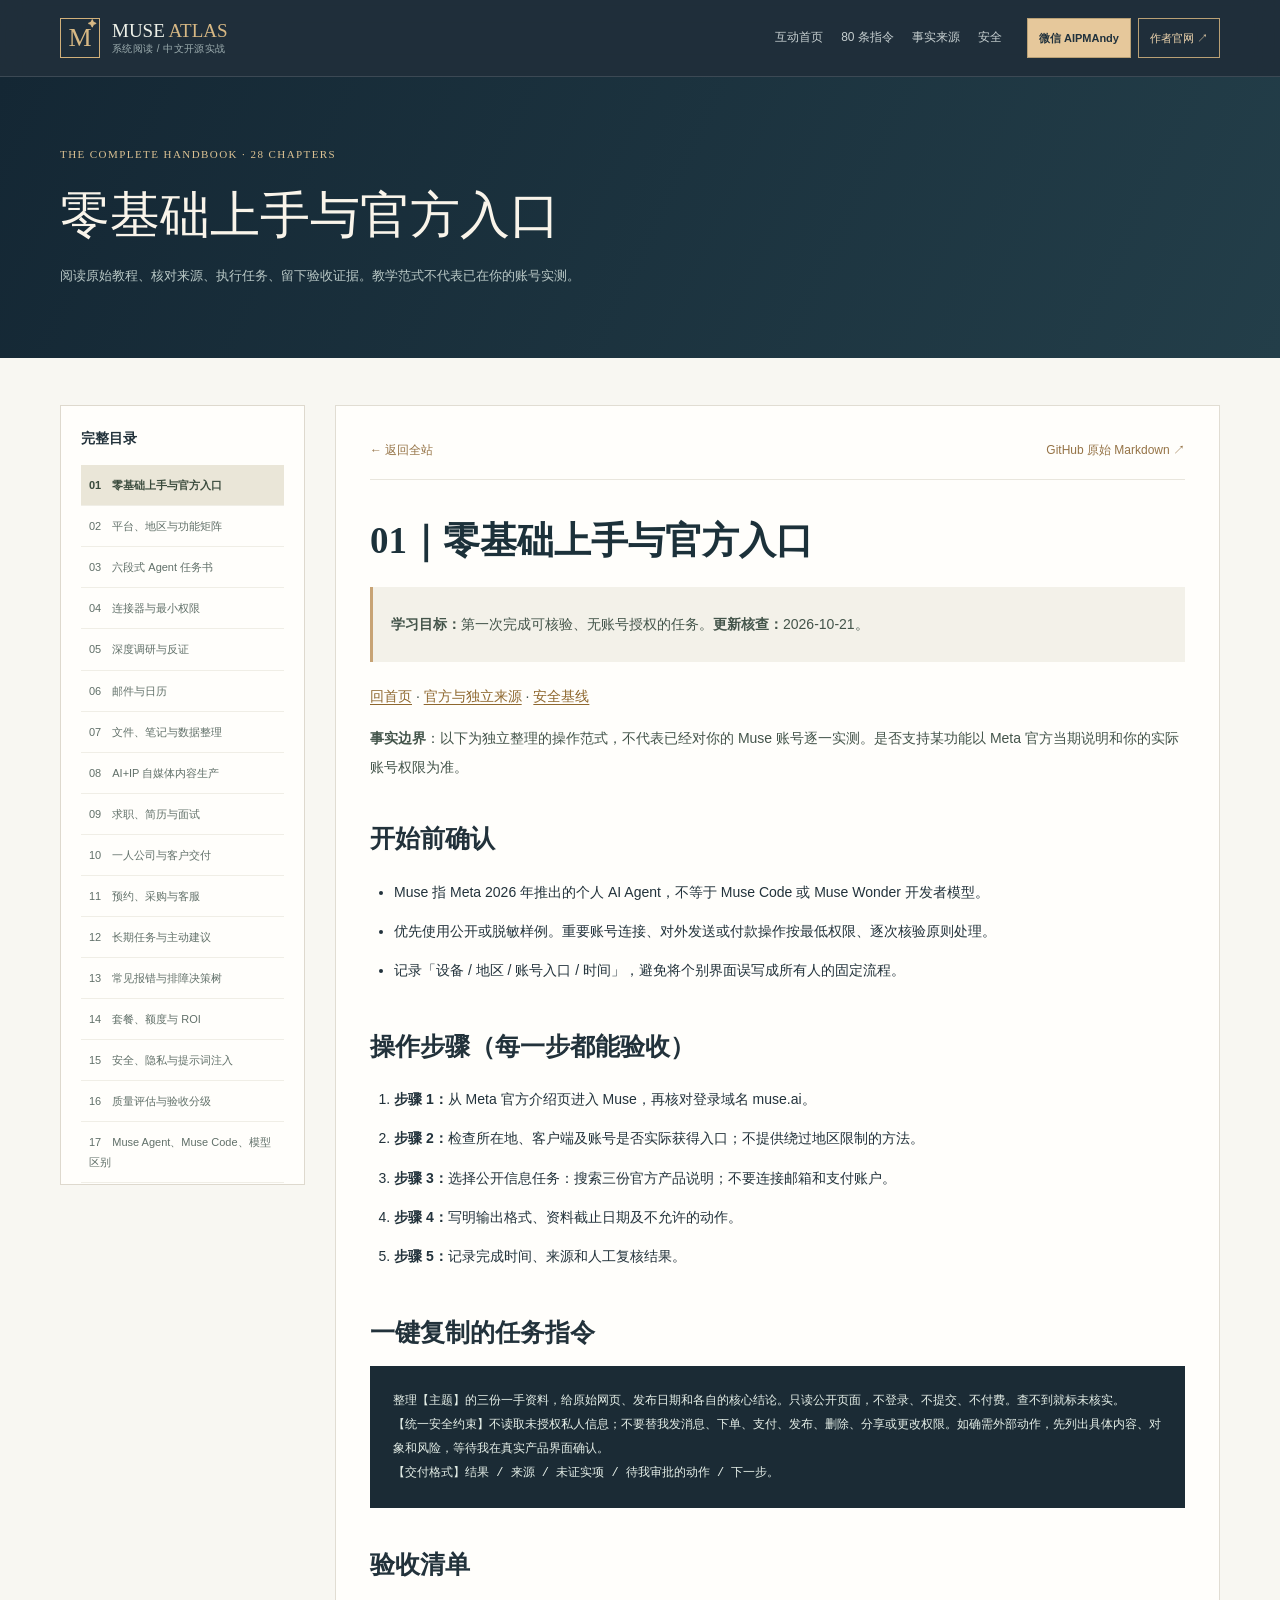
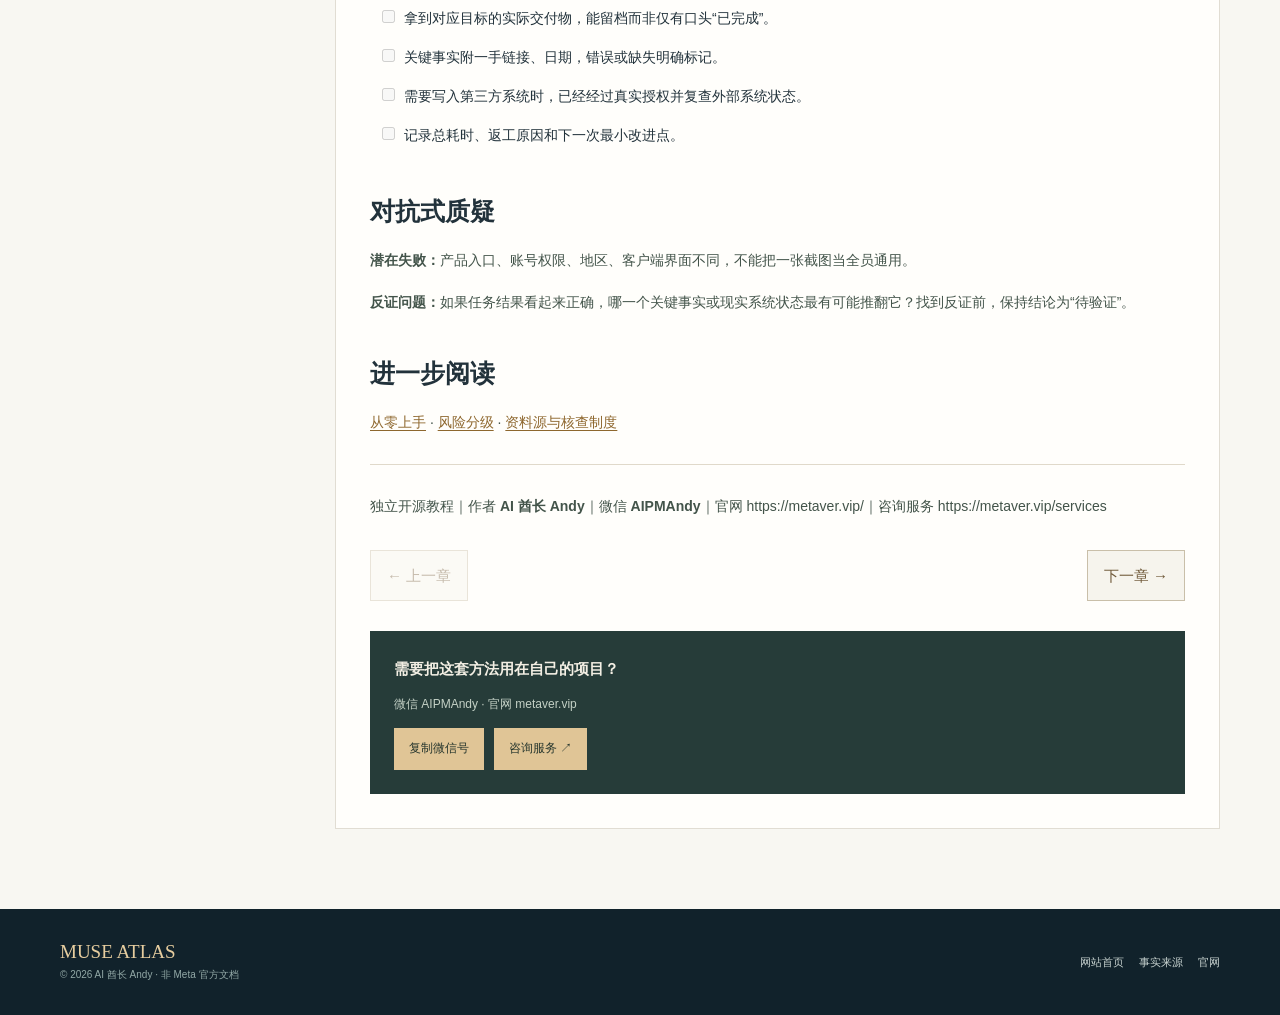
==== commit c894df31: "fix: eliminate stale release counts and add structured SEO plus release integrity tests" ====
--- a/read.html
+++ b/read.html
@@ -1,6 +1,6 @@
 <!doctype html><html lang="zh-CN"><head><meta charset="utf-8"><meta name="viewport" content="width=device-width,initial-scale=1"><meta name="description" content="Muse 保姆级中文使用攻略 - 系统章节、操作步骤、提示词与安全验收。"><meta name="theme-color" content="#12212d"><title>Muse 教程阅读｜AI 酋长 Andy</title><link rel="stylesheet" href="assets/site.css"><link rel="stylesheet" href="assets/reader.css"><link rel="icon" href="assets/favicon.svg" type="image/svg+xml"></head><body>
 <a class="skip" href="#reading">跳到章节</a>
-<header class="navbar"><div class="wrap nav-inner"><a class="brand" href="index.html#chapters"><span class="mark">M<span>✦</span></span><span>MUSE <b>ATLAS</b><small>系统阅读 / 中文开源实战</small></span></a><nav class="navlinks"><a href="index.html">互动首页</a><a href="index.html#library">60 条指令</a><a href="https://github.com/AIPMAndy/muse-guide/blob/main/docs/SOURCES.md">事实来源</a><a href="https://github.com/AIPMAndy/muse-guide/blob/main/docs/SECURITY.md">安全</a></nav><div class="nav-actions"><button data-wechat type="button">微信 AIPMAndy</button><a href="https://metaver.vip/" target="_blank" rel="noopener noreferrer">作者官网 ↗</a></div></div></header>
+<header class="navbar"><div class="wrap nav-inner"><a class="brand" href="index.html#chapters"><span class="mark">M<span>✦</span></span><span>MUSE <b>ATLAS</b><small>系统阅读 / 中文开源实战</small></span></a><nav class="navlinks"><a href="index.html">互动首页</a><a href="index.html#library">80 条指令</a><a href="https://github.com/AIPMAndy/muse-guide/blob/main/docs/SOURCES.md">事实来源</a><a href="https://github.com/AIPMAndy/muse-guide/blob/main/docs/SECURITY.md">安全</a></nav><div class="nav-actions"><button data-wechat type="button">微信 AIPMAndy</button><a href="https://metaver.vip/" target="_blank" rel="noopener noreferrer">作者官网 ↗</a></div></div></header>
 <div class="reading-hero"><div class="wrap"><span>THE COMPLETE HANDBOOK · 28 CHAPTERS</span><h1 id="reader-title">Muse 系统教程</h1><p>阅读原始教程、核对来源、执行任务、留下验收证据。教学范式不代表已在你的账号实测。</p></div></div>
 <main id="reading" class="wrap reading-layout"><nav class="reader-sidebar" aria-label="章节目录"><h2>完整目录</h2><div id="reader-nav"></div></nav><article class="reader-article"><div class="reader-actions"><a href="index.html#chapters">← 返回全站</a><a id="github-source" href="https://github.com/AIPMAndy/muse-guide">GitHub 原始 Markdown ↗</a></div><div id="reader-body" class="markdown-body"><p>正在读取章节内容…</p></div><div class="chapter-end"><button id="chapter-prev" type="button">← 上一章</button><button id="chapter-next" type="button">下一章 →</button></div><div class="reader-cta"><strong>需要把这套方法用在自己的项目？</strong><p>微信 AIPMAndy · 官网 metaver.vip</p><button type="button" data-wechat>复制微信号</button><a href="https://metaver.vip/services" target="_blank" rel="noopener noreferrer">咨询服务 ↗</a></div></article></main>
 <footer><div class="wrap foot"><div><b>MUSE ATLAS</b><small>© 2026 AI 酋长 Andy · 非 Meta 官方文档</small></div><div><a href="index.html">网站首页</a><a href="https://github.com/AIPMAndy/muse-guide/blob/main/docs/SOURCES.md">事实来源</a><a href="https://metaver.vip/">官网</a></div></div></footer>
--- a/assets/reader.css
+++ b/assets/reader.css
@@ -1,2 +1,10 @@
 .reading-hero{background:linear-gradient(115deg,#142734,#233e49);color:#f9f4ea;padding:62px 0 57px}.reading-hero span{color:#dcc293;font:11px Georgia;letter-spacing:.13em}.reading-hero h1{font:500 clamp(32px,5vw,50px)/1.4 'Songti SC','STSong',serif;margin:14px 0}.reading-hero p{color:#b9c8c6;font-size:13px}.reading-layout{display:grid;grid-template-columns:245px minmax(0,1fr);gap:30px;align-items:start;padding:47px 0 80px}.reader-sidebar{position:sticky;top:100px;max-height:calc(100vh - 120px);overflow:auto;border:1px solid #ded9ce;background:#fffefb;padding:20px}.reader-sidebar h2{font-size:14px;margin:0 0 14px}.reader-sidebar a{display:block;padding:10px 8px;border-bottom:1px solid #f0eee6;font-size:11px;color:#617069}.reader-sidebar a.active{background:#eae6d8;color:#3a4b3d;font-weight:700}.reader-article{background:#fffefb;border:1px solid #e1ddd3;padding:34px;min-width:0}.reader-actions{display:flex;justify-content:space-between;gap:12px;flex-wrap:wrap;border-bottom:1px solid #e9e6dd;padding-bottom:17px;font-size:12px;color:#957346}.markdown-body{font-size:14px;line-height:2.08;overflow-wrap:anywhere}.markdown-body h1{font:600 clamp(26px,3vw,37px)/1.4 'Songti SC','STSong',serif;color:#1c313a;margin:35px 0 18px}.markdown-body h2{font:600 25px/1.5 'Songti SC','STSong',serif;margin:38px 0 15px}.markdown-body h3{font-size:18px;margin:25px 0 8px}.markdown-body p{margin:13px 0;color:#43544a}.markdown-body a{text-decoration:underline;text-underline-offset:3px;color:#8e672e}.markdown-body ul,.markdown-body ol{padding-left:24px}.markdown-body li{padding:5px 0}.markdown-body blockquote{margin:20px 0;padding:10px 18px;background:#f3f1e9;border-left:3px solid #c7a375;color:#636f66}.markdown-body pre{background:#1b2b35;color:#e4eee7;white-space:pre-wrap;overflow-wrap:anywhere;overflow-x:auto;padding:23px;font-size:12px;line-height:2}.markdown-body code{font-family:ui-monospace,SFMono-Regular,Menlo,monospace}.markdown-body hr{border:0;border-top:1px solid #e0d9ca;margin:27px 0}.reader-cta{background:#263c39;color:#f2eee3;padding:24px;margin-top:30px}.reader-cta p{font-size:12px;color:#c4d1c6}.reader-cta a,.reader-cta button{display:inline-block;padding:10px 15px;font-size:12px;color:#27372e;background:#e0c596;border:0;margin-right:10px}.chapter-end{display:flex;justify-content:space-between;gap:10px;margin:29px 0}.chapter-end button{background:#f6f4ed;border:1px solid #c9bfa9;color:#705a3a;padding:11px 16px}.chapter-end button:disabled{opacity:.4;cursor:not-allowed}
 @media(max-width:860px){.reading-layout{display:block}.reader-sidebar{position:static;max-height:190px;overflow:auto;margin-bottom:20px}.reader-sidebar #reader-nav{display:grid;grid-template-columns:1fr 1fr}.reader-article{padding:22px}}@media(max-width:540px){.reading-hero{padding:45px 0}.reader-sidebar #reader-nav{display:block}.reader-article{padding:15px}.markdown-body{font-size:13px}.markdown-body h2{font-size:22px}.chapter-end button{font-size:11px;padding:9px}.reader-cta a,.reader-cta button{margin-top:7px}}
+
+.markdown-body table{width:100%;border-collapse:collapse;display:block;overflow:auto;margin:20px 0;font-size:12px;background:#fff}
+.markdown-body th,.markdown-body td{border:1px solid #dfd9cd;padding:9px 12px;text-align:left;vertical-align:top;min-width:105px}
+.markdown-body th{background:#eae6d9;color:#243b36;white-space:nowrap}
+.markdown-body tr:nth-child(even){background:#faf9f3}
+.markdown-body li:has(input[type=checkbox]){list-style:none;margin-left:-16px}
+.markdown-body li input[type=checkbox]{accent-color:#627f62;margin-right:9px}
+.markdown-body a{overflow-wrap:anywhere}
